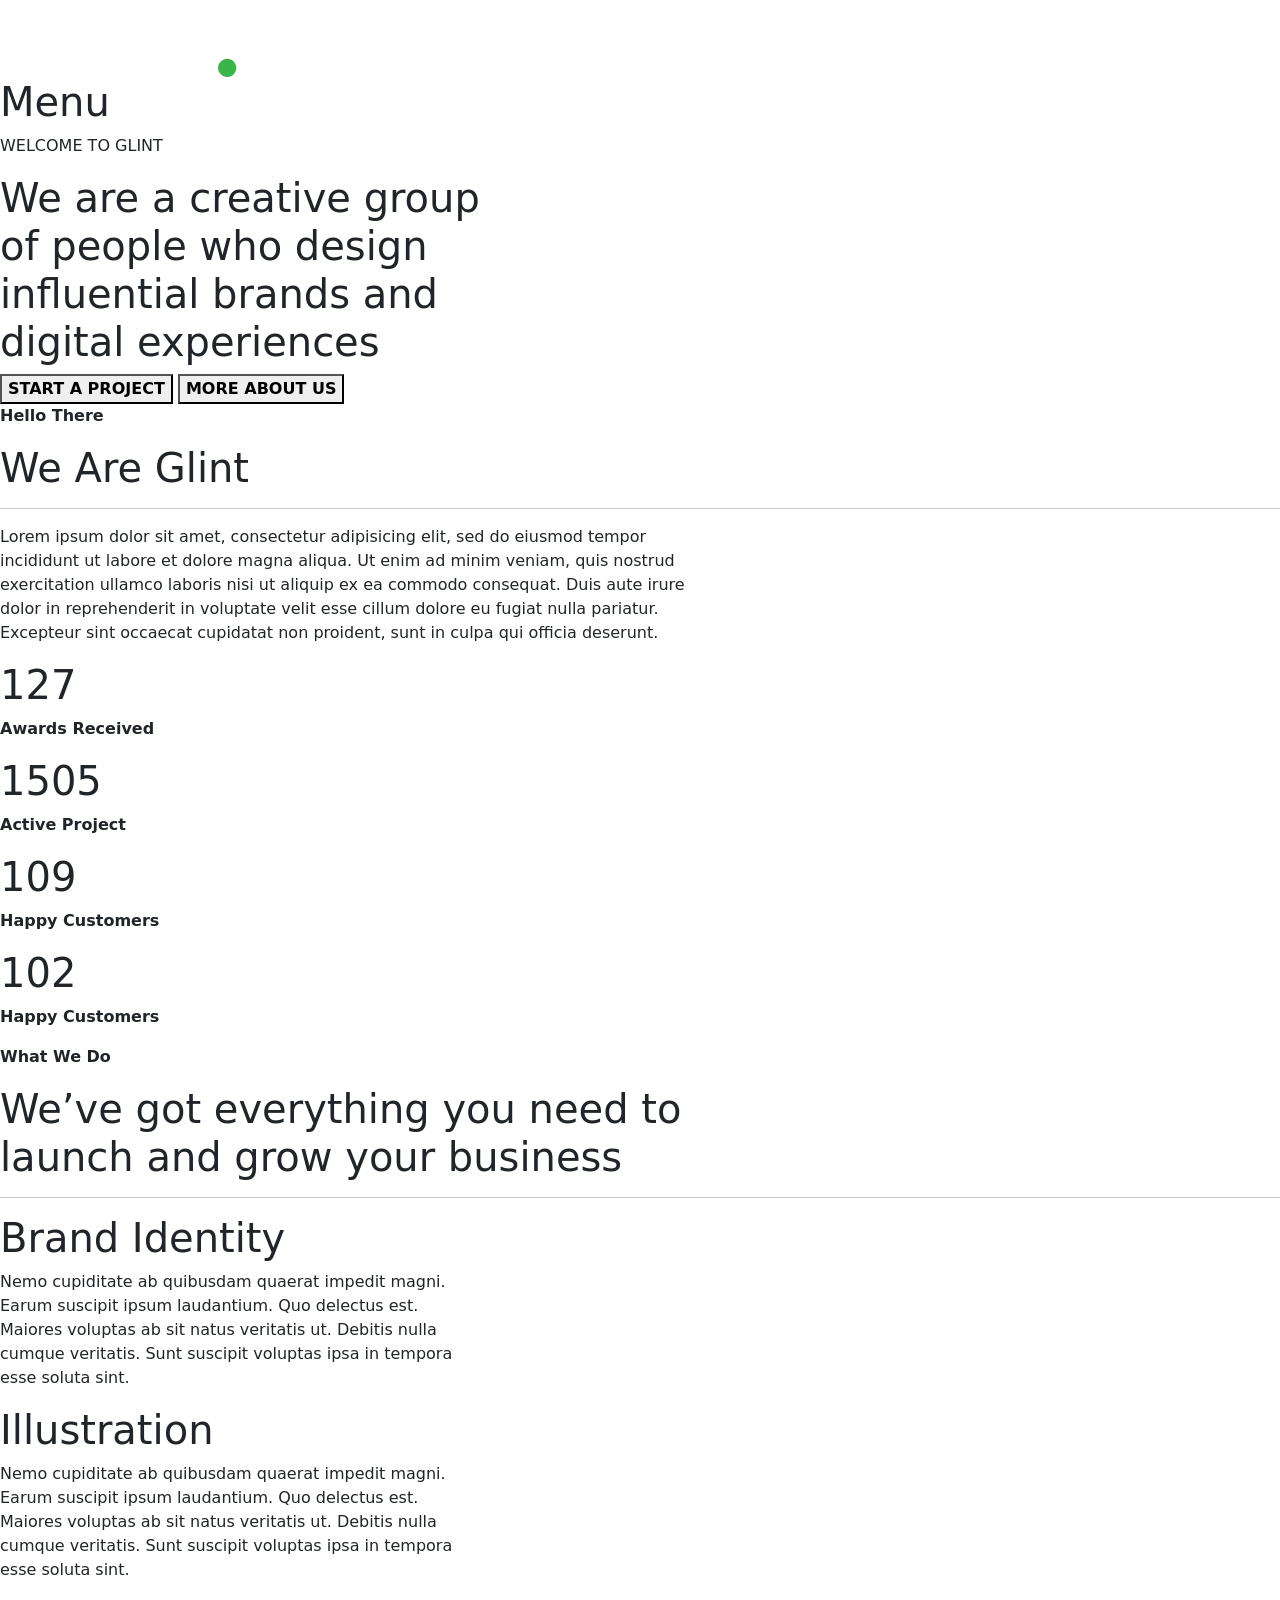
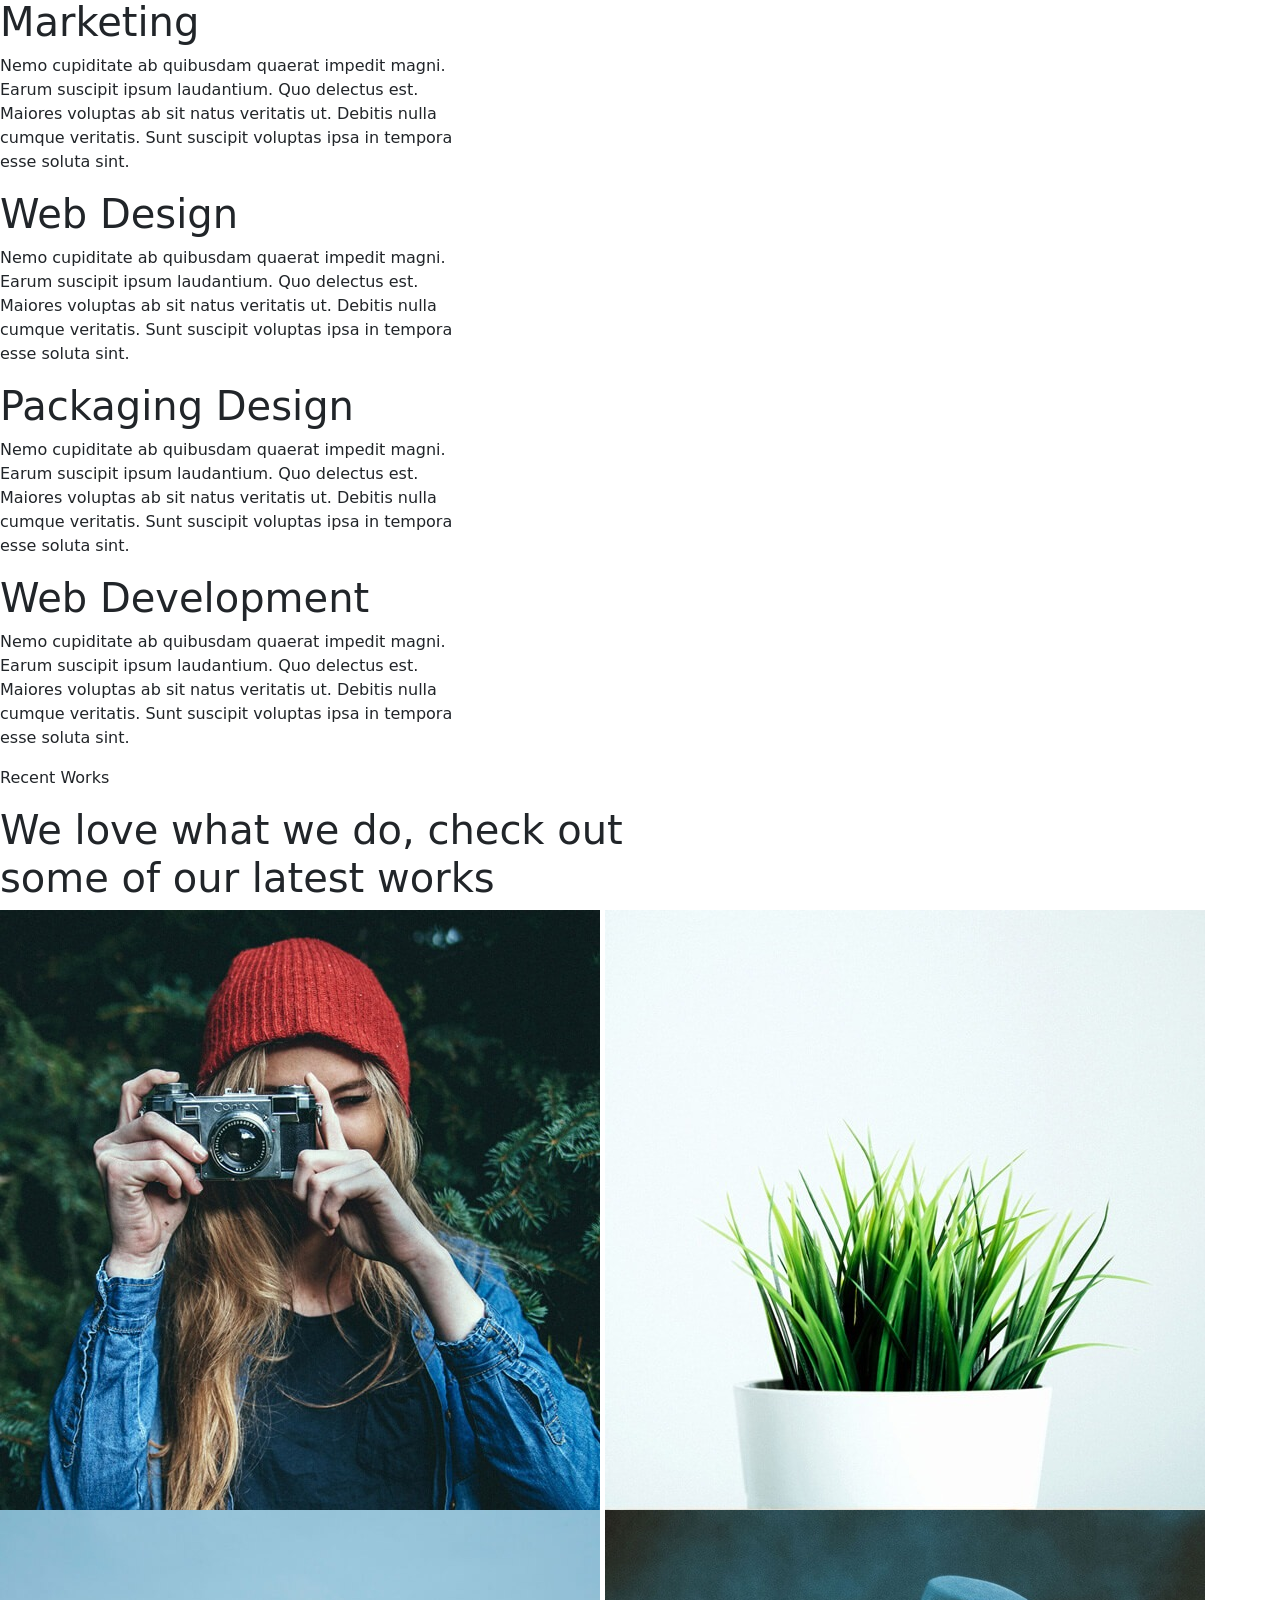
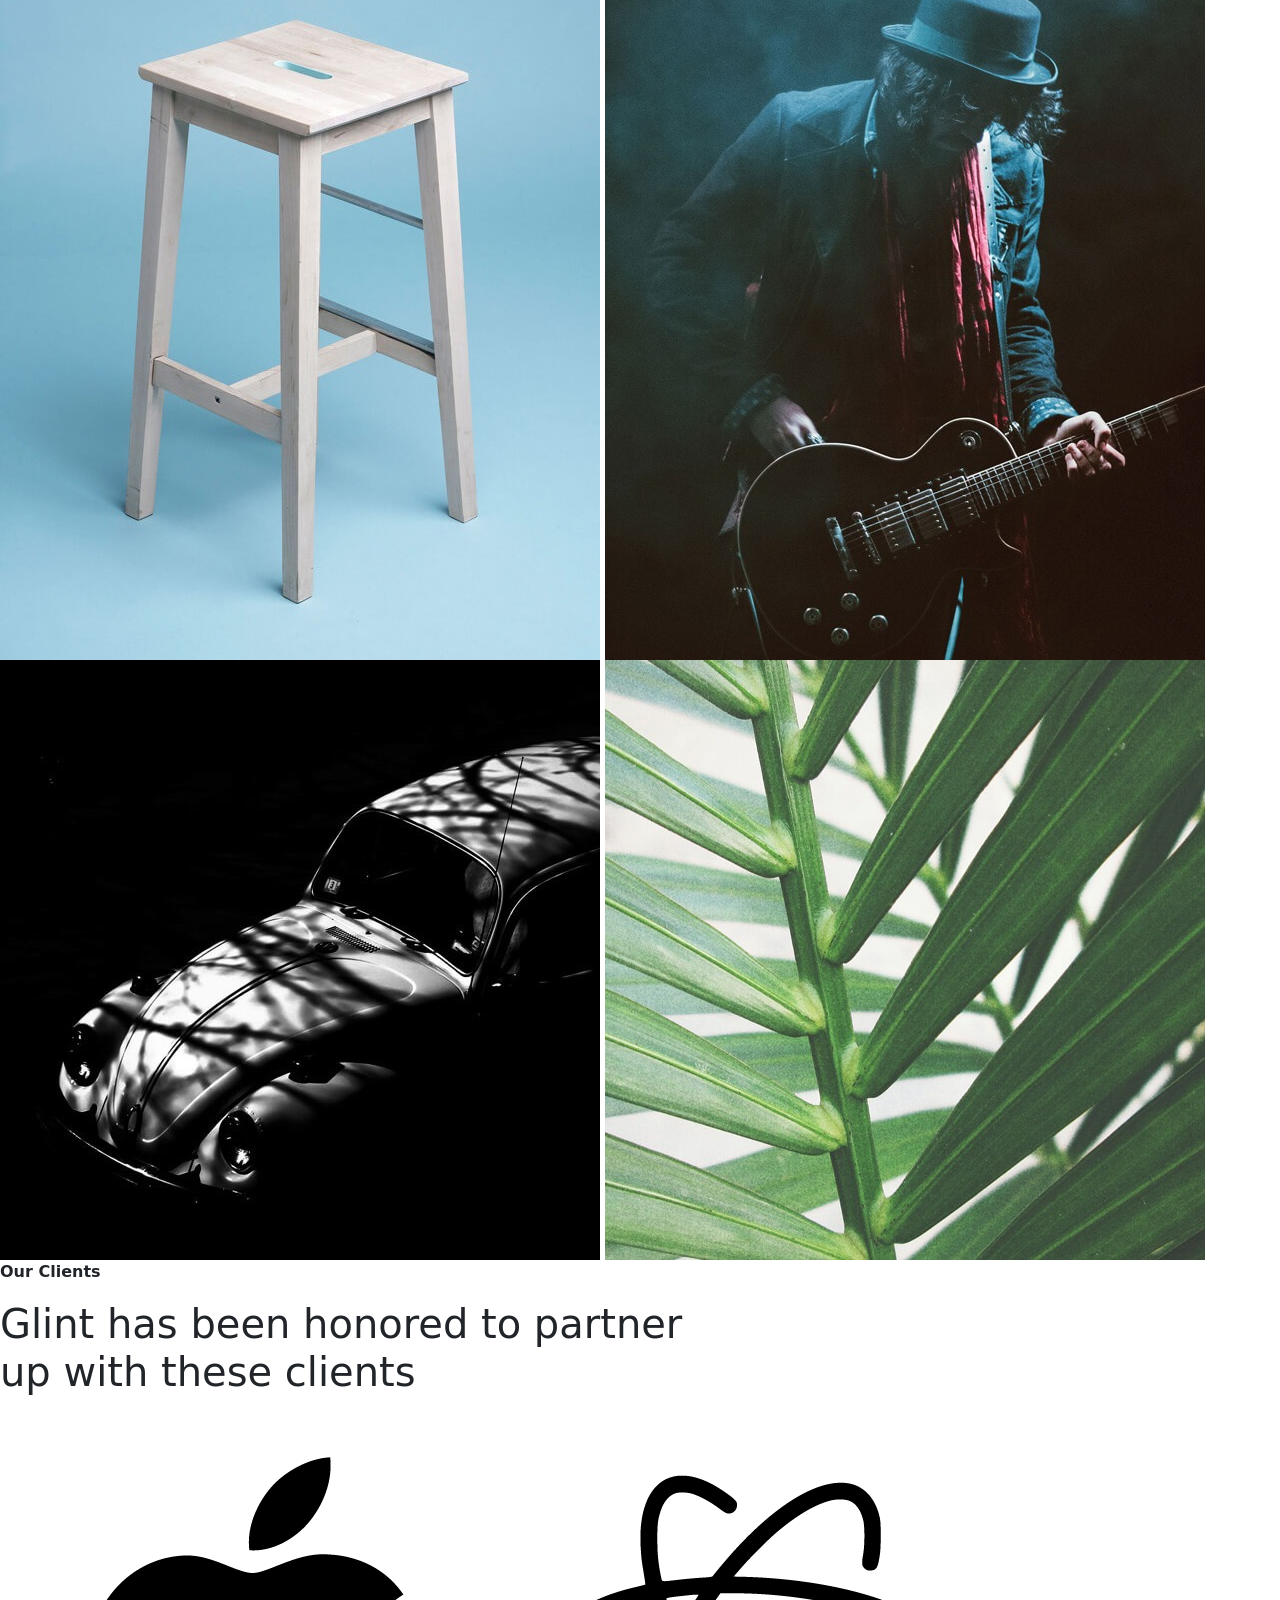
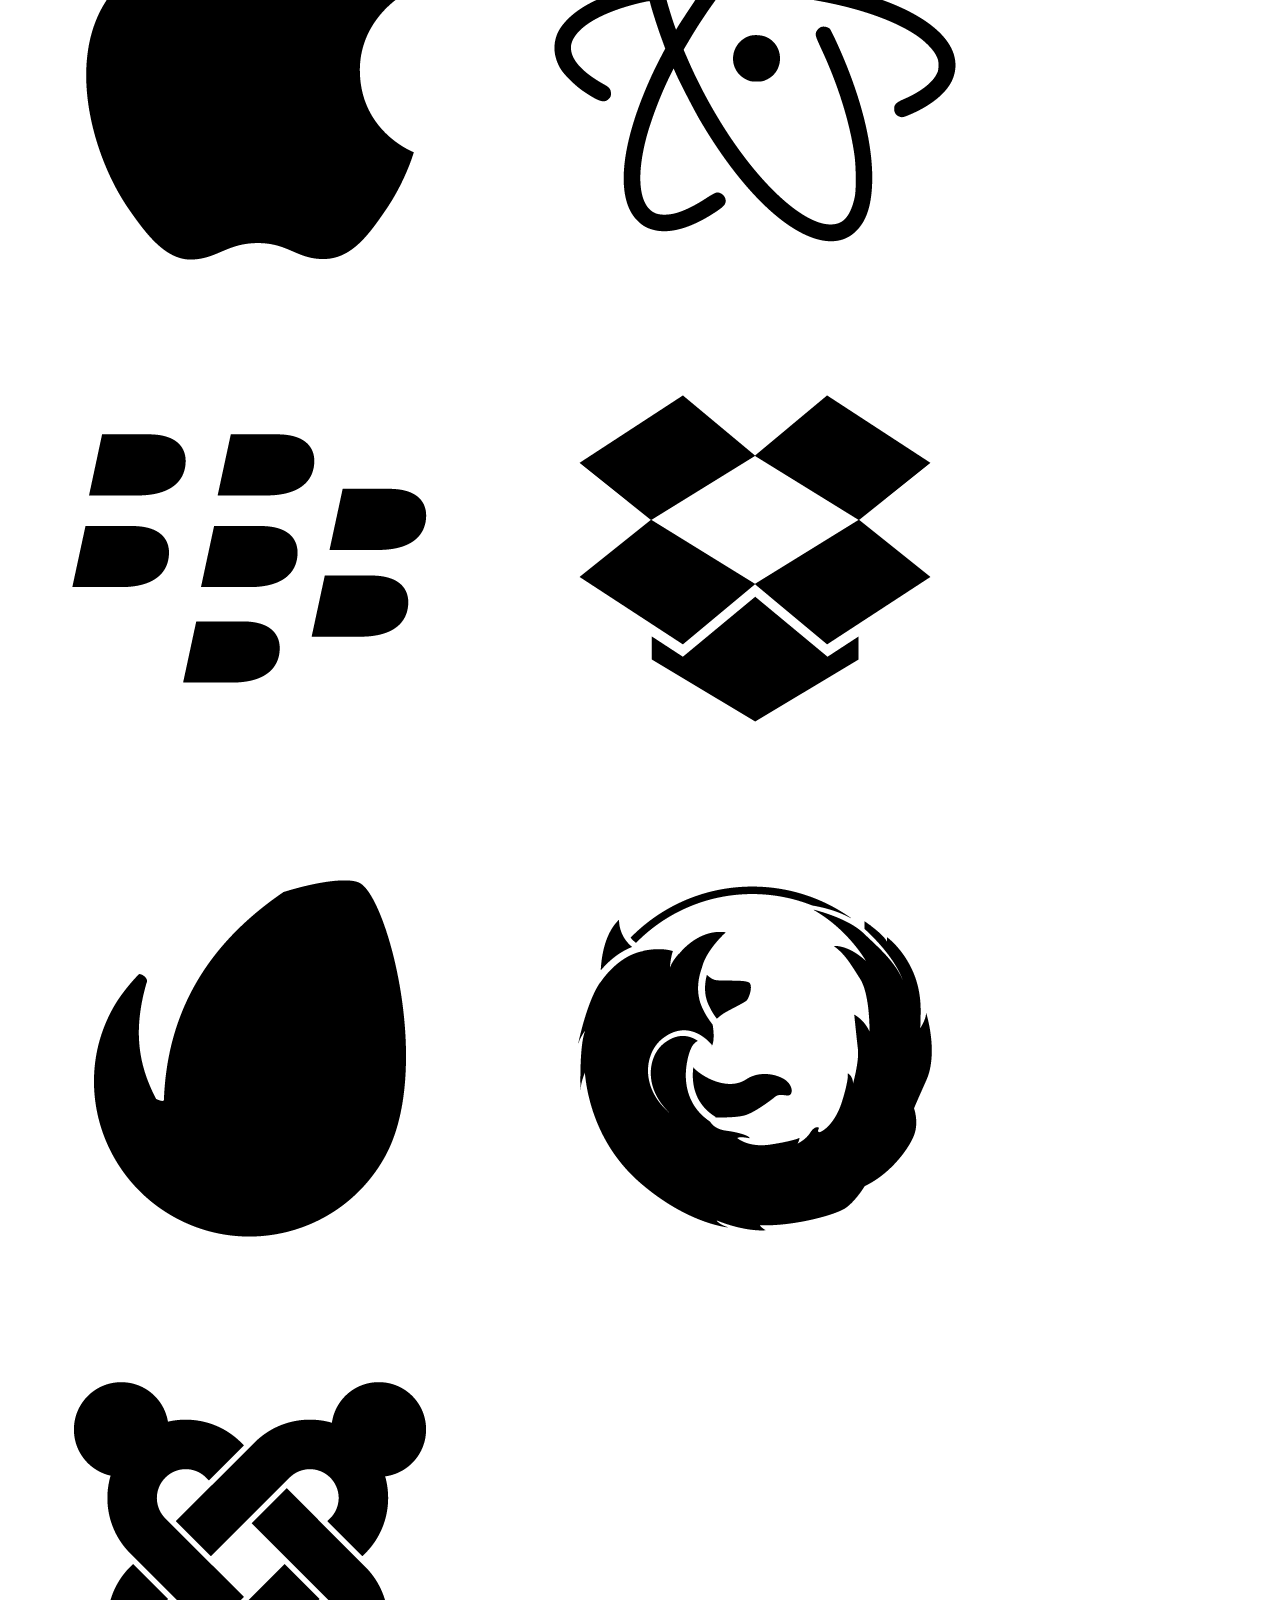
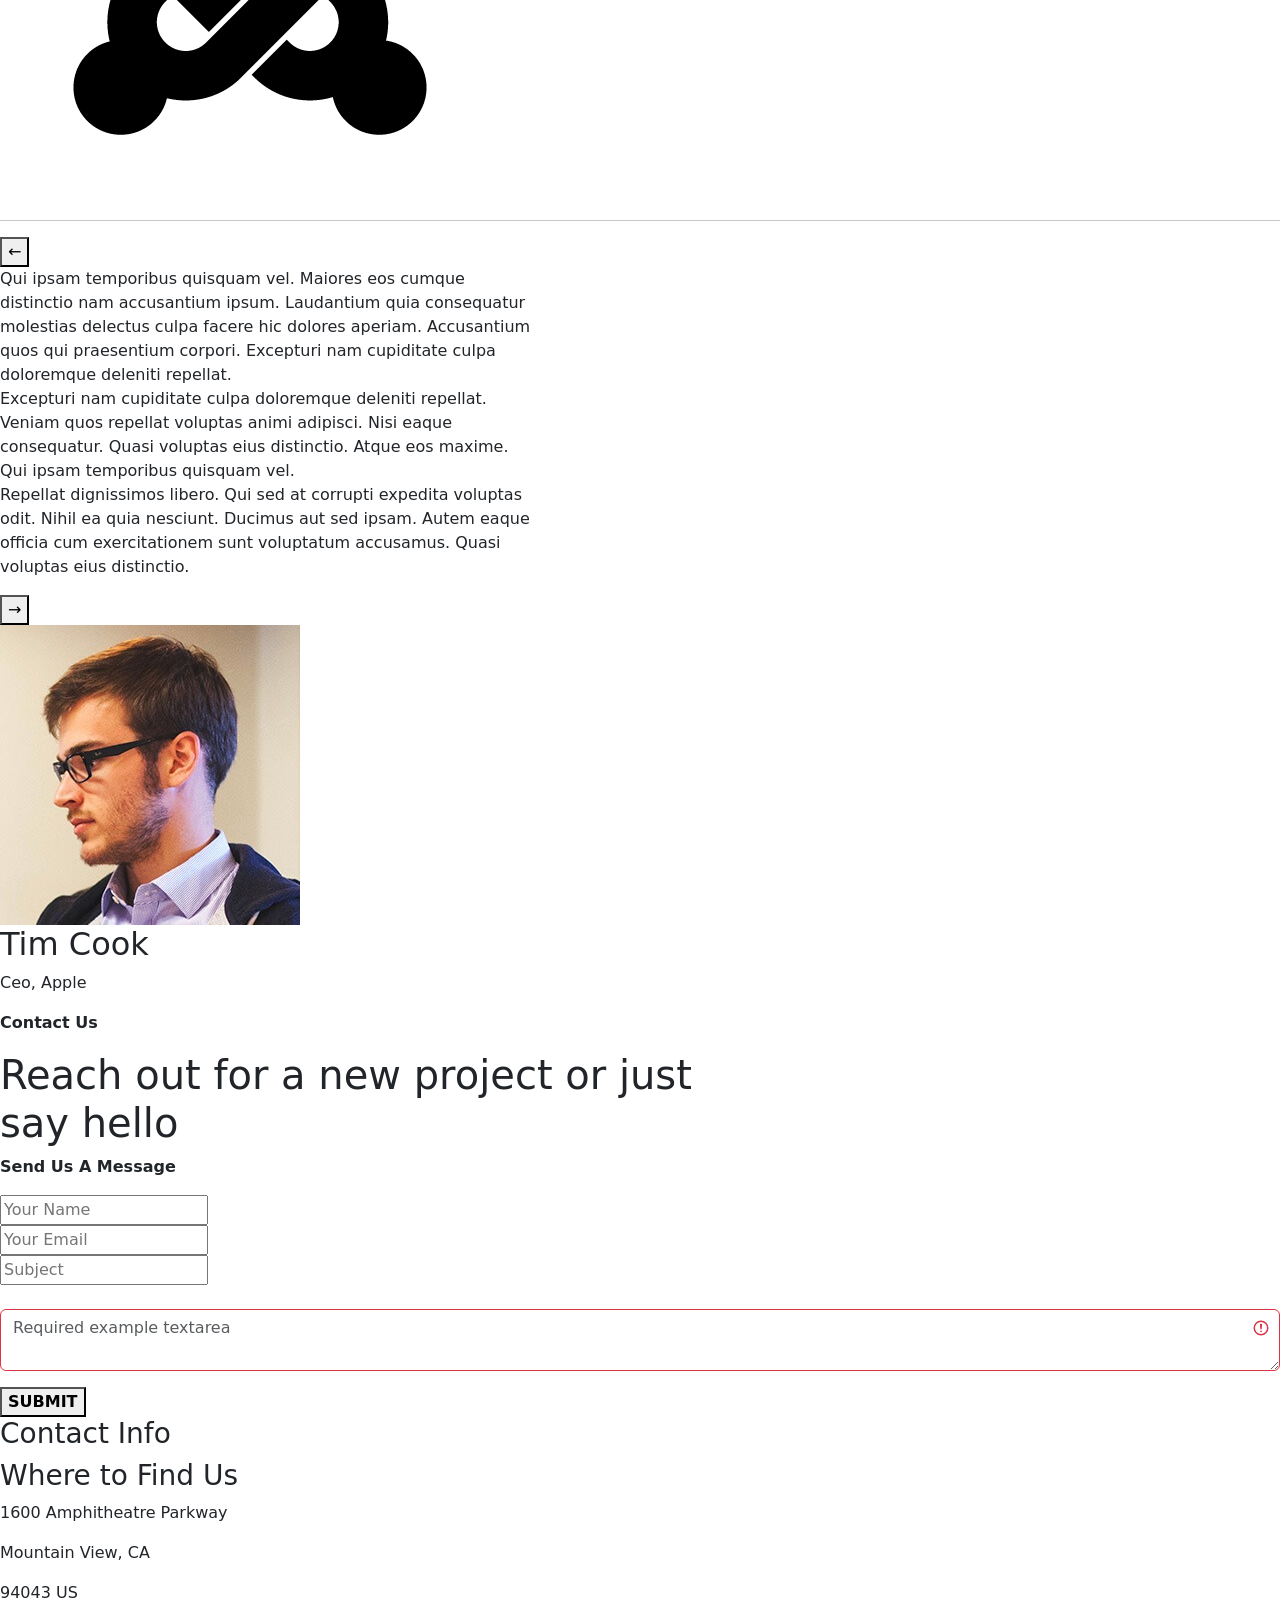
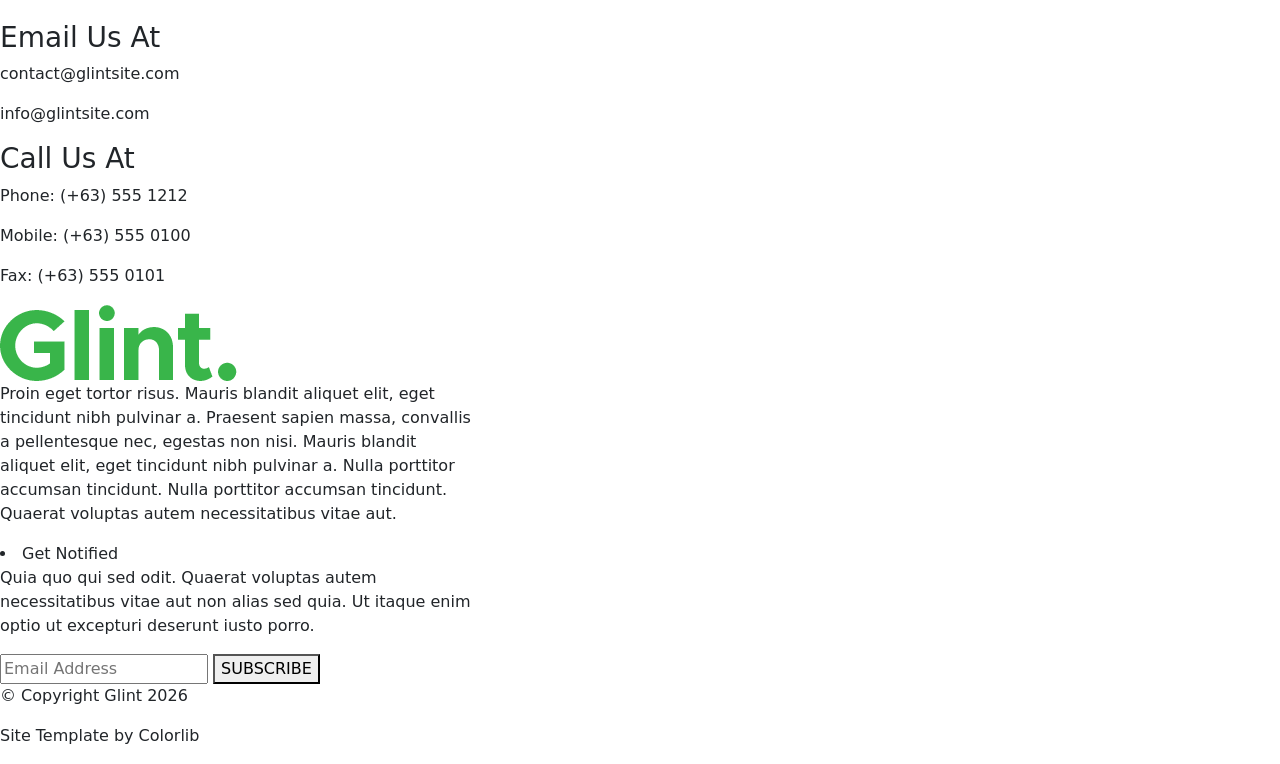
==== index .html @ e94193e4 "d" ====
<!doctype html>
<html lang="en">
  <head>
    <!-- Required meta tags -->
    <meta charset="utf-8">
    <meta name="viewport" content="width=device-width, initial-scale=1">

    <!-- Bootstrap CSS -->
    <link href="https://cdn.jsdelivr.net/npm/bootstrap@5.0.2/dist/css/bootstrap.min.css" rel="stylesheet" integrity="sha384-EVSTQN3/azprG1Anm3QDgpJLIm9Nao0Yz1ztcQTwFspd3yD65VohhpuuCOmLASjC" crossorigin="anonymous">

      <link rel="stylesheet" href="styl (1).css">
    <link href="https://unpkg.com/aos@2.3.1/dist/aos.css" rel="stylesheet">
</head> 
<body>
    <main>
    <nav>
        <img src="imgi_1_logo (1).png" alt="">
        <h1>Menu</h1>
    </nav>
    <div data-aos="fade-up"  class="hero">
        <p>WELCOME TO GLINT</p>
        <h1>We are a creative group <br> of people who design <br> influential brands and <br> digital experiences</h1>
        <div class="but">
            <button><b>START A PROJECT</b></button>
            <button><b>MORE ABOUT US</b></button>
        </div>
    </div>
    </main>
    <div class="hero1">
     <div data-aos="fade-up" class="text">
        <p><b>Hello There</b></p>
        <h1>We Are Glint</h1>
     </div>
     <hr>
     <div data-aos="fade-up" class="l">
        <p>Lorem ipsum dolor sit amet, consectetur adipisicing elit, sed do eiusmod tempor <br>  incididunt ut labore et dolore magna aliqua. Ut enim ad minim veniam, quis nostrud <br> exercitation ullamco laboris nisi ut aliquip ex ea commodo consequat. Duis aute irure <br> dolor in reprehenderit in voluptate velit esse cillum dolore eu fugiat nulla pariatur. <br>  Excepteur sint occaecat cupidatat non proident, sunt in culpa qui officia deserunt.</p>
     </div>
     <div class="k">
        <div data-aos="fade-up" class="a">
            <h1>127</h1>
            <p><b>Awards Received</b></p>
        </div>
        <div data-aos="fade-up" class="a">
            <h1>1505</h1>
            <p><b>Active Project</b></p>
        </div>
        <div data-aos="fade-up" class="a">
            <h1>109</h1>
            <p><b>Happy Customers</b></p>
        </div>
        <div data-aos="fade-up" class="a1">
            <h1>102</h1>
            <p><b>Happy Customers</b></p>
        </div>
        </div>
    </div>
     <div class="hero2">
        <div  data-aos="fade-up" class="text2">
            <p><b>What We Do</b></p>
            <h1>We’ve got everything you need to <br> launch and grow your business</h1>
        </div>
        <hr>
        <div class="flex">
            <div data-aos="fade-up" class="block">
            <h1>Brand Identity</h1>
            <p>Nemo cupiditate ab quibusdam quaerat impedit magni. <br> Earum suscipit ipsum laudantium. Quo delectus est. <br> Maiores voluptas ab sit natus veritatis ut. Debitis nulla <br> cumque veritatis. Sunt suscipit voluptas ipsa in tempora <br> esse soluta sint.</p>
            </div>
            <div data-aos="fade-up" class="block">
            <h1>Illustration</h1>
            <p>Nemo cupiditate ab quibusdam quaerat impedit magni. <br> Earum suscipit ipsum laudantium. Quo delectus est. <br> Maiores voluptas ab sit natus veritatis ut. Debitis nulla <br> cumque veritatis. Sunt suscipit voluptas ipsa in tempora <br> esse soluta sint.</p>
            </div>
        </div>
        <div class="flex1">
            <div data-aos="fade-up" class="block1">
            <h1>Marketing</h1>
            <p>Nemo cupiditate ab quibusdam quaerat impedit magni. <br> Earum suscipit ipsum laudantium. Quo delectus est. <br> Maiores voluptas ab sit natus veritatis ut. Debitis nulla <br> cumque veritatis. Sunt suscipit voluptas ipsa in tempora <br> esse soluta sint.</p>
            </div>
            <div data-aos="fade-up" class="block1">
            <h1>Web Design</h1>
            <p>Nemo cupiditate ab quibusdam quaerat impedit magni. <br> Earum suscipit ipsum laudantium. Quo delectus est. <br> Maiores voluptas ab sit natus veritatis ut. Debitis nulla <br> cumque veritatis. Sunt suscipit voluptas ipsa in tempora <br> esse soluta sint.</p>
            </div>
        </div>
        <div class="flex2">
            <div data-aos="fade-up" class="block2">
            <h1>Packaging Design</h1>
            <p>Nemo cupiditate ab quibusdam quaerat impedit magni. <br> Earum suscipit ipsum laudantium. Quo delectus est. <br> Maiores voluptas ab sit natus veritatis ut. Debitis nulla <br> cumque veritatis. Sunt suscipit voluptas ipsa in tempora <br> esse soluta sint.</p>
            </div>
            <div data-aos="fade-up" class="block2">
            <h1>Web Development</h1>
            <p>Nemo cupiditate ab quibusdam quaerat impedit magni. <br> Earum suscipit ipsum laudantium. Quo delectus est. <br> Maiores voluptas ab sit natus veritatis ut. Debitis nulla <br> cumque veritatis. Sunt suscipit voluptas ipsa in tempora <br> esse soluta sint.</p>
            </div>
        </div>
     </div>
      <div class="hero3">
        <div data-aos="fade-up"class="text3">
            <p>Recent Works</p>
            <h1>We love what we do, check out <br> some of our latest works</h1>
        </div>

        <div class="img">
            <img data-aos="fade-up" src="imgi_2_lady-shutterbug.jpg" alt="">
            <img data-aos="fade-up" src="imgi_5_grow-green.jpg" alt="">
        </div>
        <div class="img1">
            <img data-aos="fade-up" src="imgi_3_woodcraft.jpg" alt="">
            <img data-aos="fade-up" src="imgi_6_guitarist.jpg" alt="">
        </div>
        <div class="img2">
            <img data-aos="fade-up" src="imgi_4_the-beetle.jpg" alt="">
            <img data-aos="fade-up" src="imgi_7_palmeira.jpg" alt="">
        </div>
      </div>
      
      <div class="hero4">
        <div data-aos="fade-up" class="text4">
            <p><b>Our Clients</b></p>
            <h1>Glint has been honored to partner <br> up with these clients</h1>
        </div>
        <div data-aos="fade-up" class="img3">
            <img src="imgi_8_apple.png" alt="">
            <img src="imgi_9_atom.png" alt="">
            <img src="imgi_10_blackberry.png" alt="">
            <img src="imgi_11_dropbox.png" alt="">
            <img src="imgi_12_envato.png" alt="">
            <img src="imgi_13_firefox.png" alt="">
            <img src="imgi_14_joomla.png" alt="">
        </div>
        <hr>
         <div data-aos="fade-up" class="carousel-container">
        <!-- Chapga o'tkazish tugmasi -->
        <button class="nav-btn prev-btn" id="prevBtn">&#8592;</button>

        <!-- Slaydlar (Yozuvlar) -->
        <div class="carousel-slides">
            <!-- 1-Yozuv -->
            <div class="slide active">
                Qui ipsam temporibus quisquam vel. Maiores eos cumque <br> distinctio nam accusantium ipsum. Laudantium quia consequatur <br> molestias delectus culpa facere hic dolores aperiam. Accusantium <br> quos qui praesentium corpori. Excepturi nam cupiditate culpa <br> doloremque deleniti repellat.
            </div>
            
            <!-- 2-Yozuv -->
            <div class="slide">
                Excepturi nam cupiditate culpa doloremque deleniti repellat. <br> Veniam quos repellat voluptas animi adipisci. Nisi eaque <br> consequatur. Quasi voluptas eius distinctio. Atque eos maxime. <br> Qui ipsam temporibus quisquam vel.
            </div>

            <!-- 3-Yozuv -->
            <div class="slide">
                <p>Repellat dignissimos libero. Qui sed at corrupti expedita voluptas <br> odit. Nihil ea quia nesciunt. Ducimus aut sed ipsam. Autem eaque <br> officia cum exercitationem sunt voluptatum accusamus. Quasi <br> voluptas eius distinctio.</p>
            </div>
        </div>

        <!-- O'ngga o'tkazish tugmasi -->
        <button class="nav-btn next-btn" id="nextBtn">&#8594;</button>
    </div>
    <div data-aos="fade-up" class="p">
       <img src="imgi_16_user-01.jpg" alt="">
       <h2>Tim Cook</h2>
       <p>Ceo, Apple</p>
       </div>
      </div>
      <div class="hero5">
        <div class="text5">
            <p><b>Contact Us</b></p>
            <h1>Reach out for a new project or just <br> say hello</h1>
        </div>
        <div class="flex1">
        <div class="left">
            <div class="l1">
                <p><b>Send Us A Message</b></p>
            </div>
            <div class="in1">
            <input type="text" placeholder="Your Name">
            </div>
            <div class="in1">
            <input type="email" placeholder="Your Email">
            </div>
            <div class="in1">
            <input type="text" placeholder="Subject">
            </div>
            <div class="in2">
                <form class="was-validated">
  <div class="mb-3">
    <label for="validationTextarea" class="form-label"></label>
    <textarea class="form-control is-invalid" id="validationTextarea" placeholder="Required example textarea" required></textarea>
    <div class="invalid-feedback">
    </div>
  </div>
            </div>
            <button><b>SUBMIT</b></button>
        </div>
  
      <div class="right">
        <h3>Contact Info</h3>
        <div class="blocks">
        <h3>Where to Find Us</h3>
        <div class="p1">
        <p>1600 Amphitheatre Parkway</p>
        <p>Mountain View, CA</p>
        <p>94043 US</p> 
        </div>
        </div>
        <div class="blocks1">
        <h3>Email Us At</h3>
        <div class="p1">
        <p>contact@glintsite.com</p>
        <p>info@glintsite.com</p>
        </div>
        </div>
        <div class="blocks1">
        <h3>Call Us At</h3>
        <div class="p1">
        <p>Phone: (+63) 555 1212</p>
        <p>Mobile: (+63) 555 0100</p>
        <p>Fax: (+63) 555 0101</p>
        </div>
        </div>

      </div>
      </div>
    </div>

     <div class="hero6">
        <div class="left1">
            <img src="imgi_36_logo-footer (1).png" alt="">
            <p>Proin eget tortor risus. Mauris blandit aliquet elit, eget <br> tincidunt nibh pulvinar a. Praesent sapien massa, convallis <br> a pellentesque nec, egestas non nisi. Mauris blandit <br> aliquet elit, eget tincidunt nibh pulvinar a. Nulla porttitor <br> accumsan tincidunt. Nulla porttitor accumsan tincidunt. <br> Quaerat voluptas autem necessitatibus vitae aut.</p>
        </div>
        <div class="right1">
            <li>Get Notified</li>
            <p>Quia quo qui sed odit. Quaerat voluptas autem <br> necessitatibus vitae aut non alias sed quia. Ut itaque enim <br> optio ut excepturi deserunt iusto porro.</p>
            <div class="ii">
            <input type="email" placeholder="Email Address">
            <button>SUBSCRIBE</button>
            </div>
        </div>
        <div class="end">
            <div class="tt1">
            <div class="tt">
            <div class="t1">
                <p>© Copyright Glint 2026</p>
            </div>
            <div class="t1">
                <p> Site Template by Colorlib</p>
            </div>
            </div>
            </div>
        </div>
     </div>
    



 <script>
        const slides = document.querySelectorAll('.slide');
        const prevBtn = document.getElementById('prevBtn');
        const nextBtn = document.getElementById('nextBtn');
        let currentIndex = 0;

        function showSlide(index) {
            // Slaydlar chegarasidan chiqib ketmaslik uchun
            if (index >= slides.length) {
                currentIndex = 0;
            } else if (index < 0) {
                currentIndex = slides.length - 1;
            } else {
                currentIndex = index;
            }

            // Hamma slaydlardan active klassini olib tashlash
            slides.forEach((slide) => {
                slide.classList.remove('active');
            });

            // Faqat joriy slaydga active klassini qo'shish
            slides[currentIndex].classList.add('active');
        }

        // Tugmalarga bosilgandagi funksiyalar
        nextBtn.addEventListener('click', () => {
            showSlide(currentIndex + 1);
        });

        prevBtn.addEventListener('click', () => {
            showSlide(currentIndex - 1);
        });
    </script>
    <script src="https://unpkg.com/aos@2.3.1/dist/aos.js"></script>
    <script>
  AOS.init();
</script>
</body>
</html>
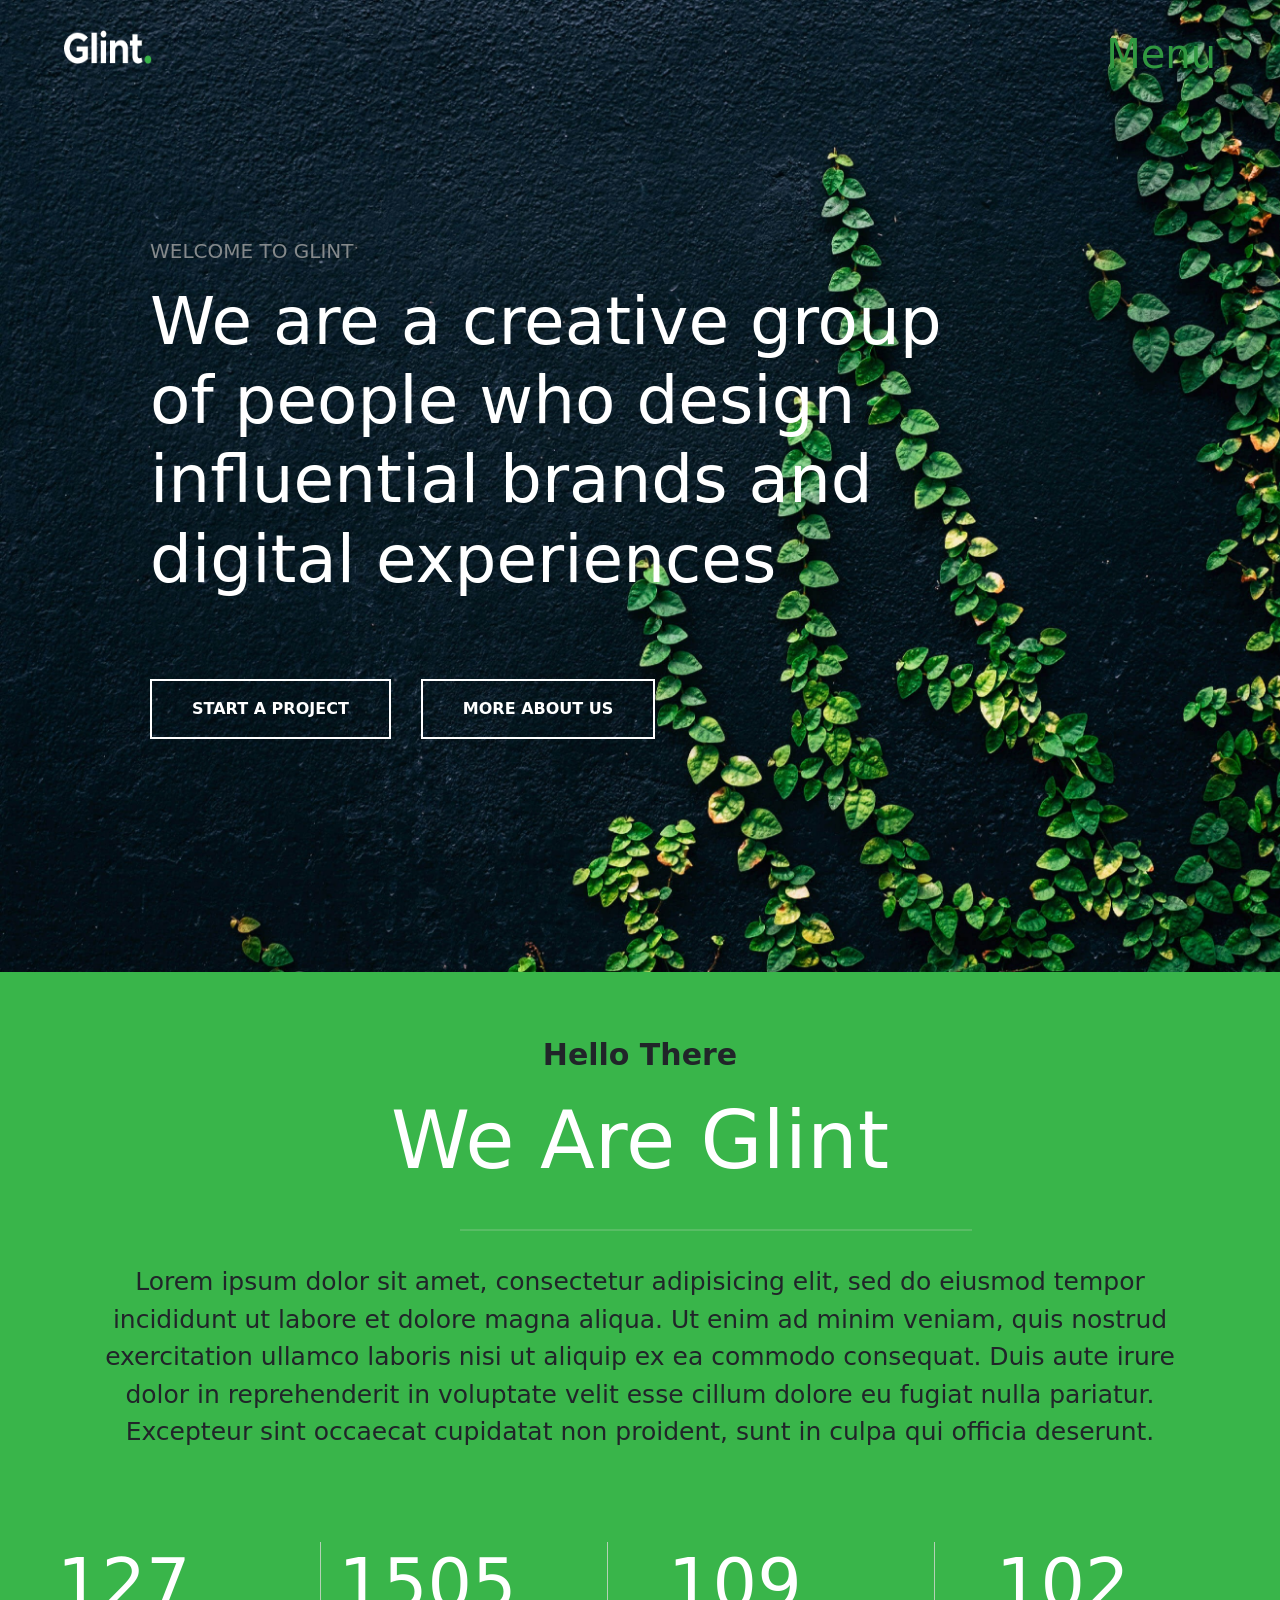
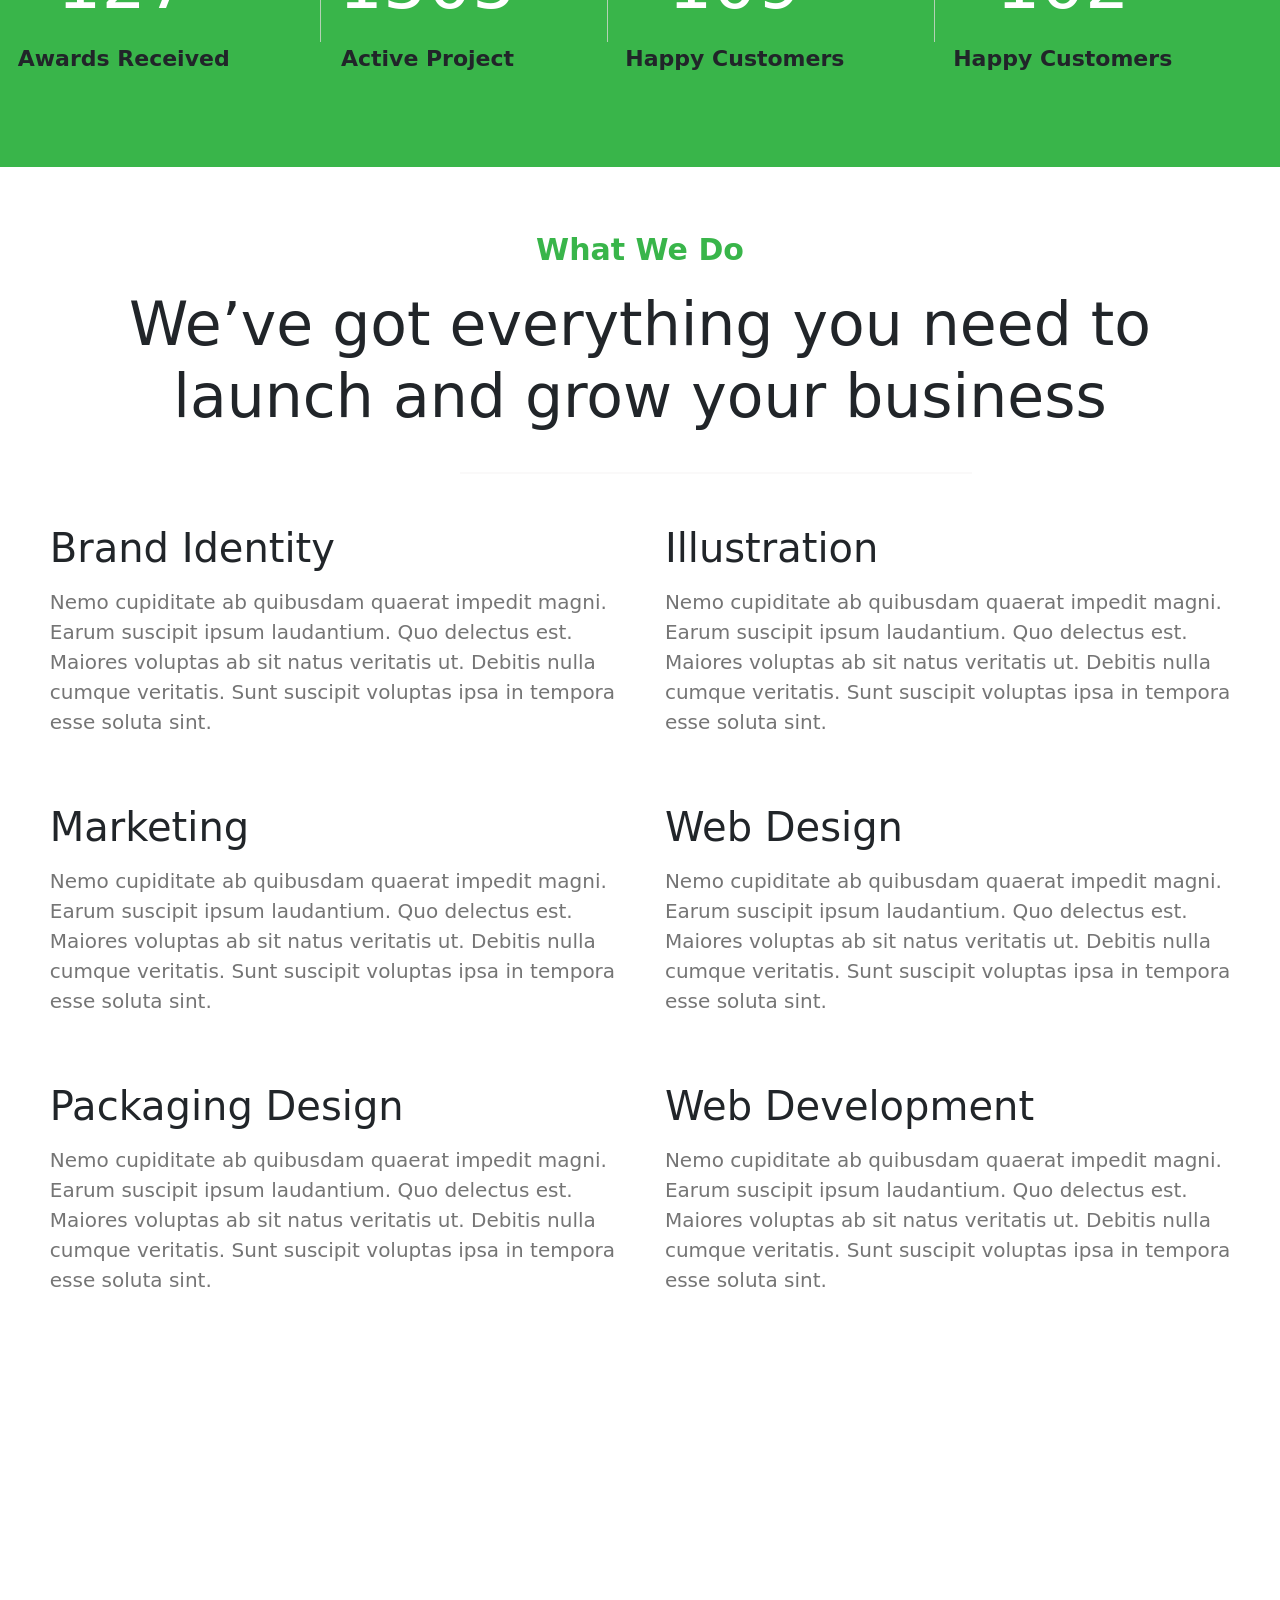
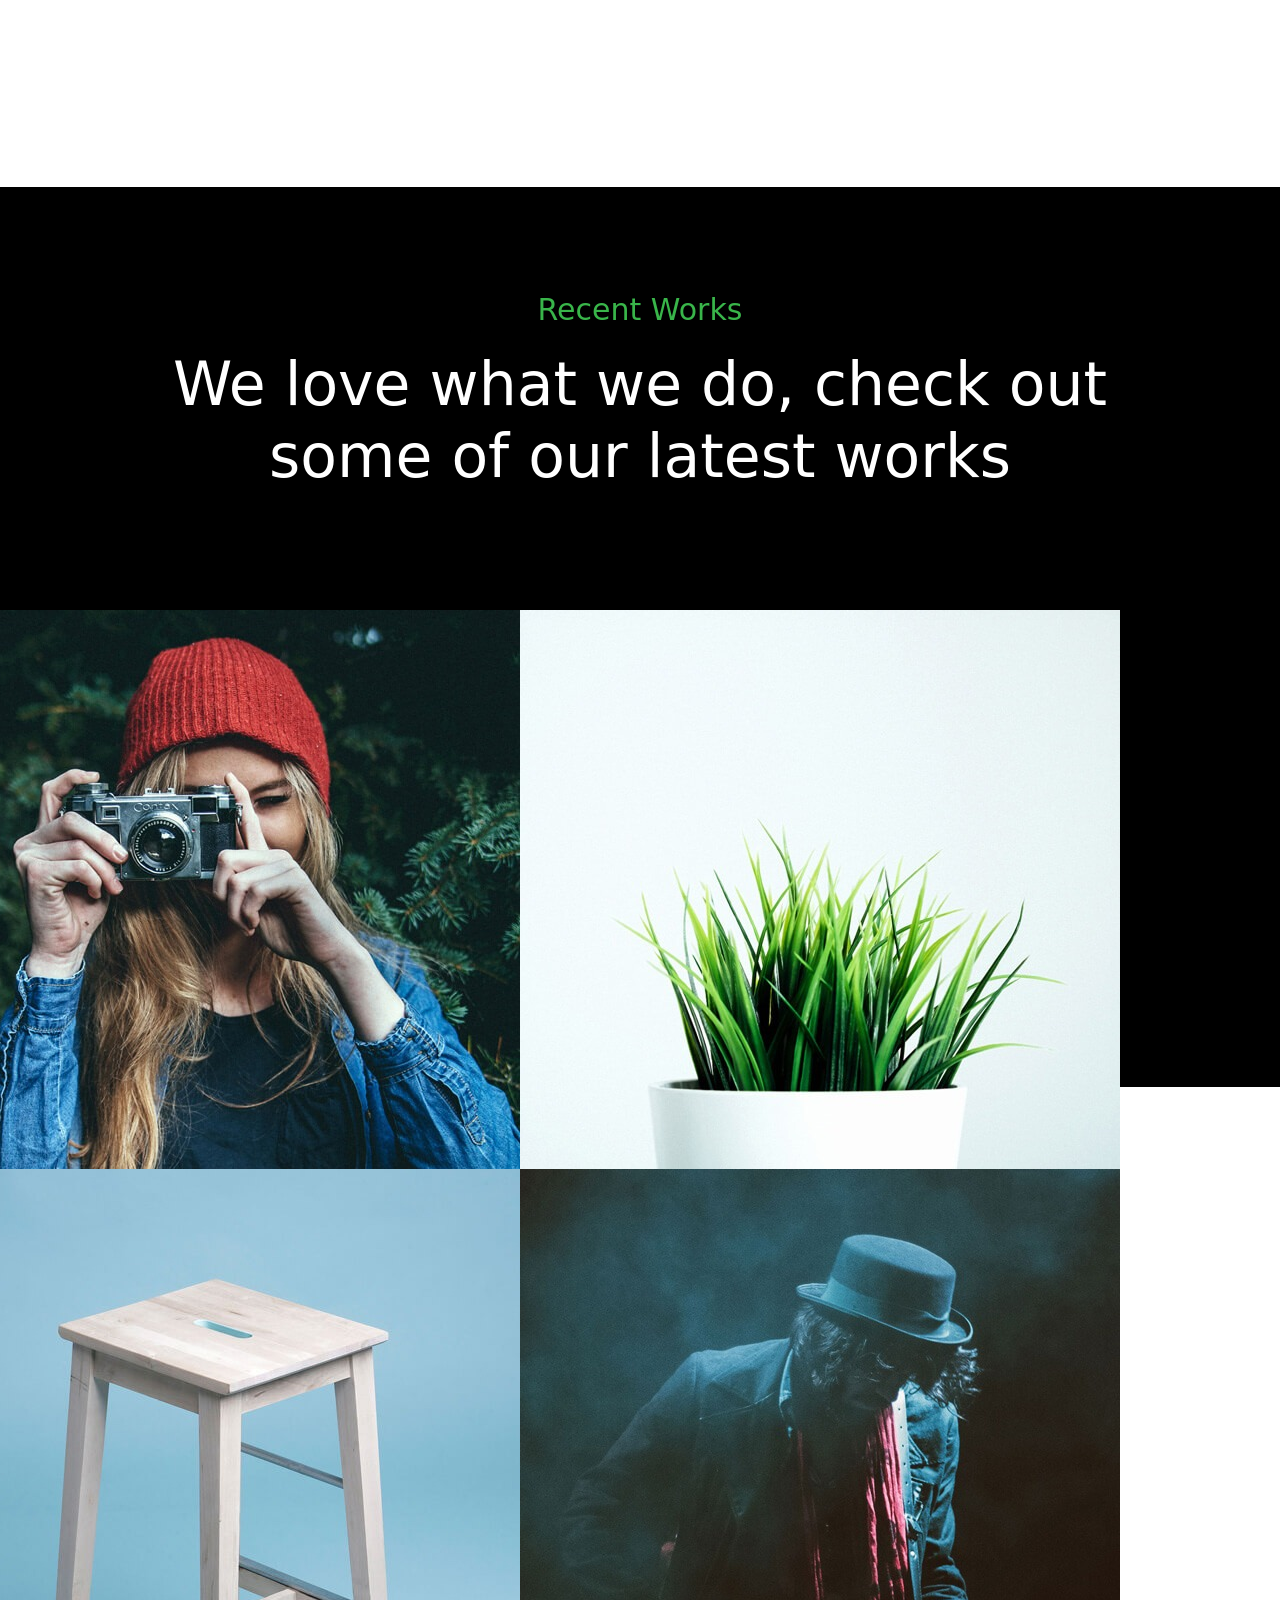
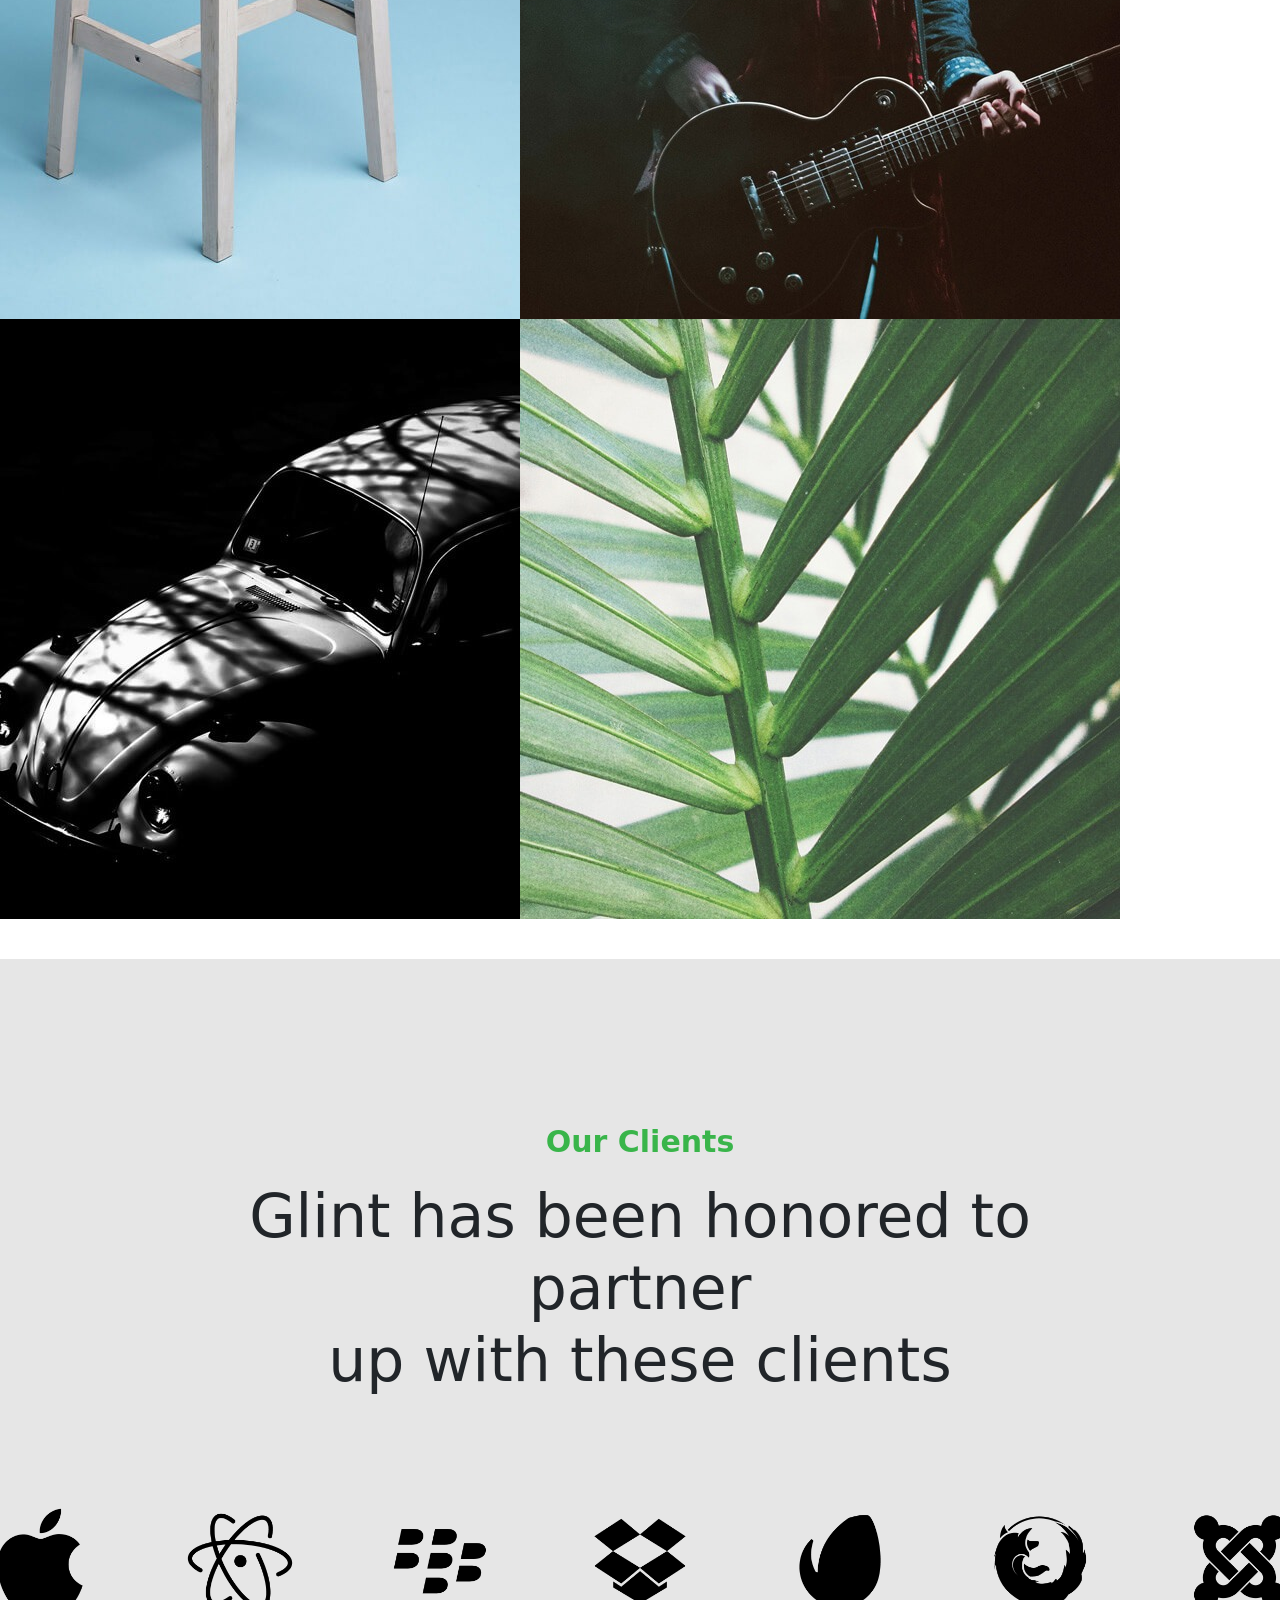
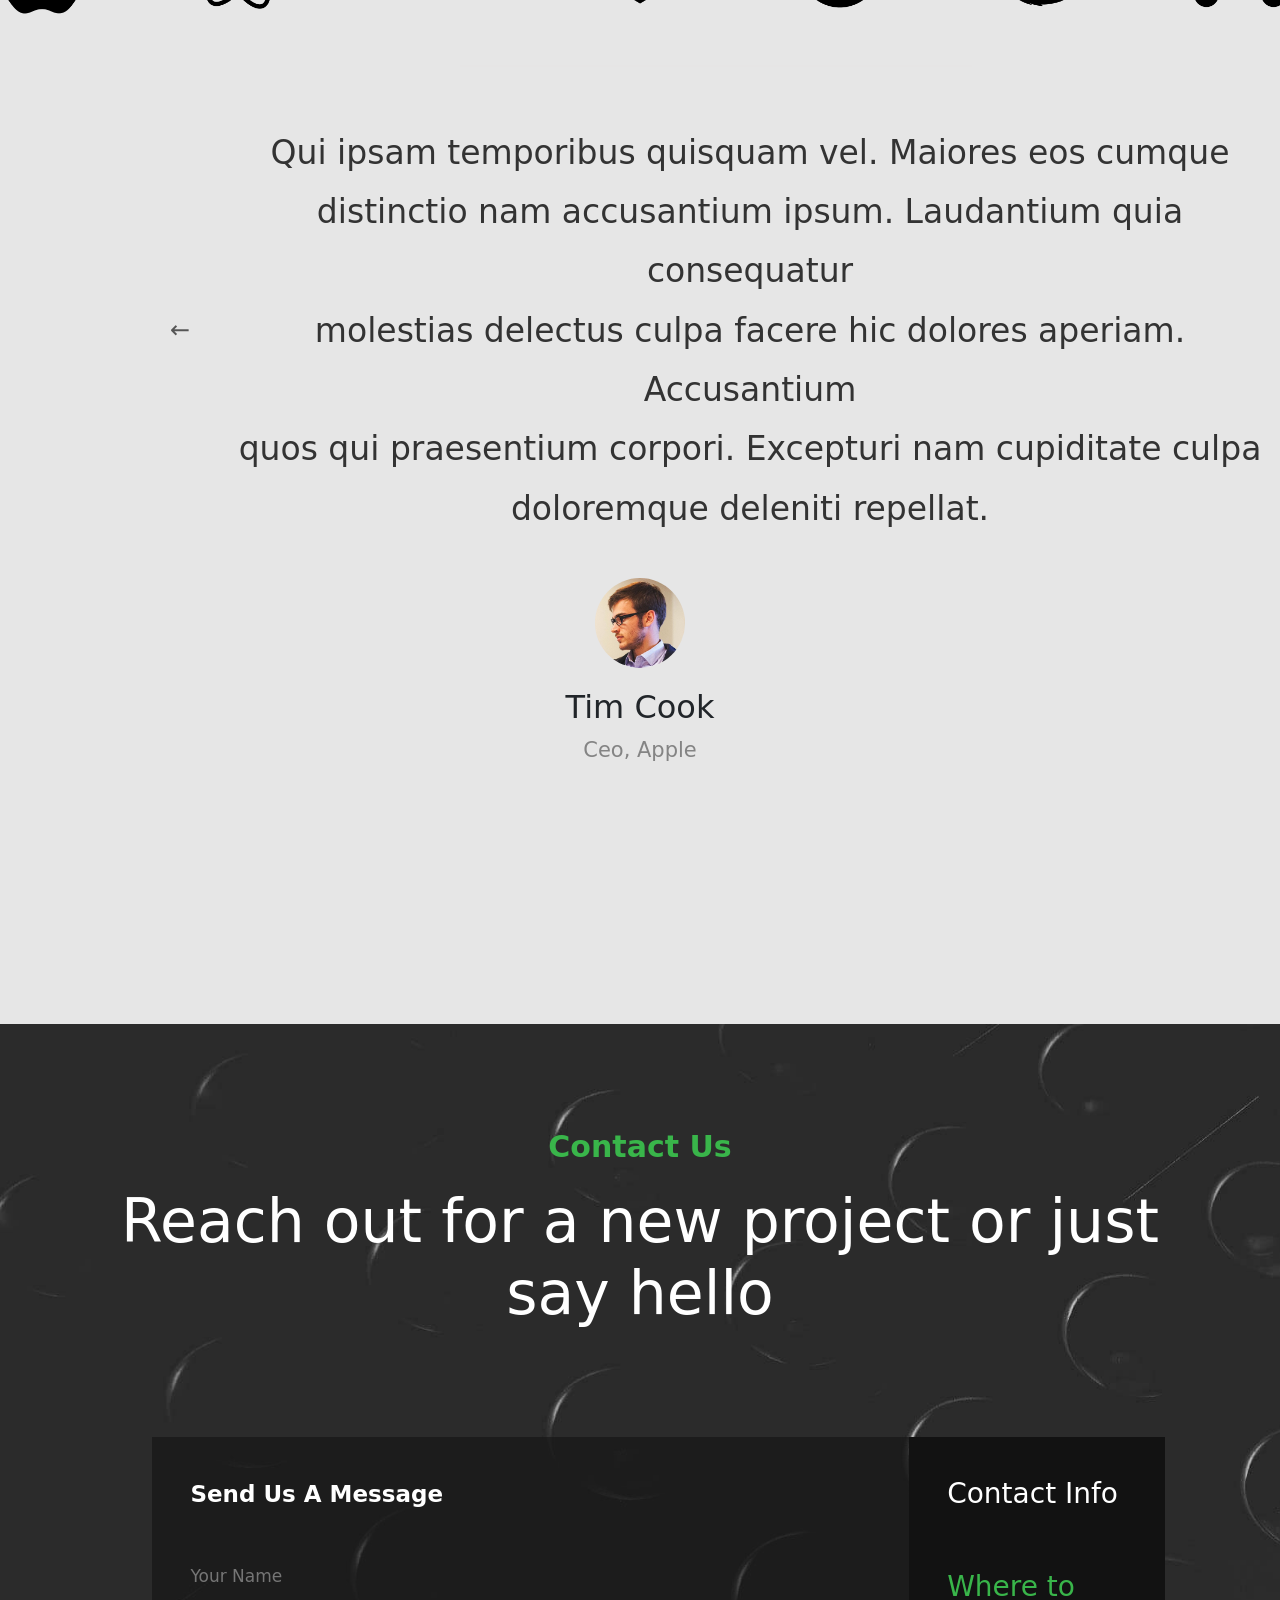
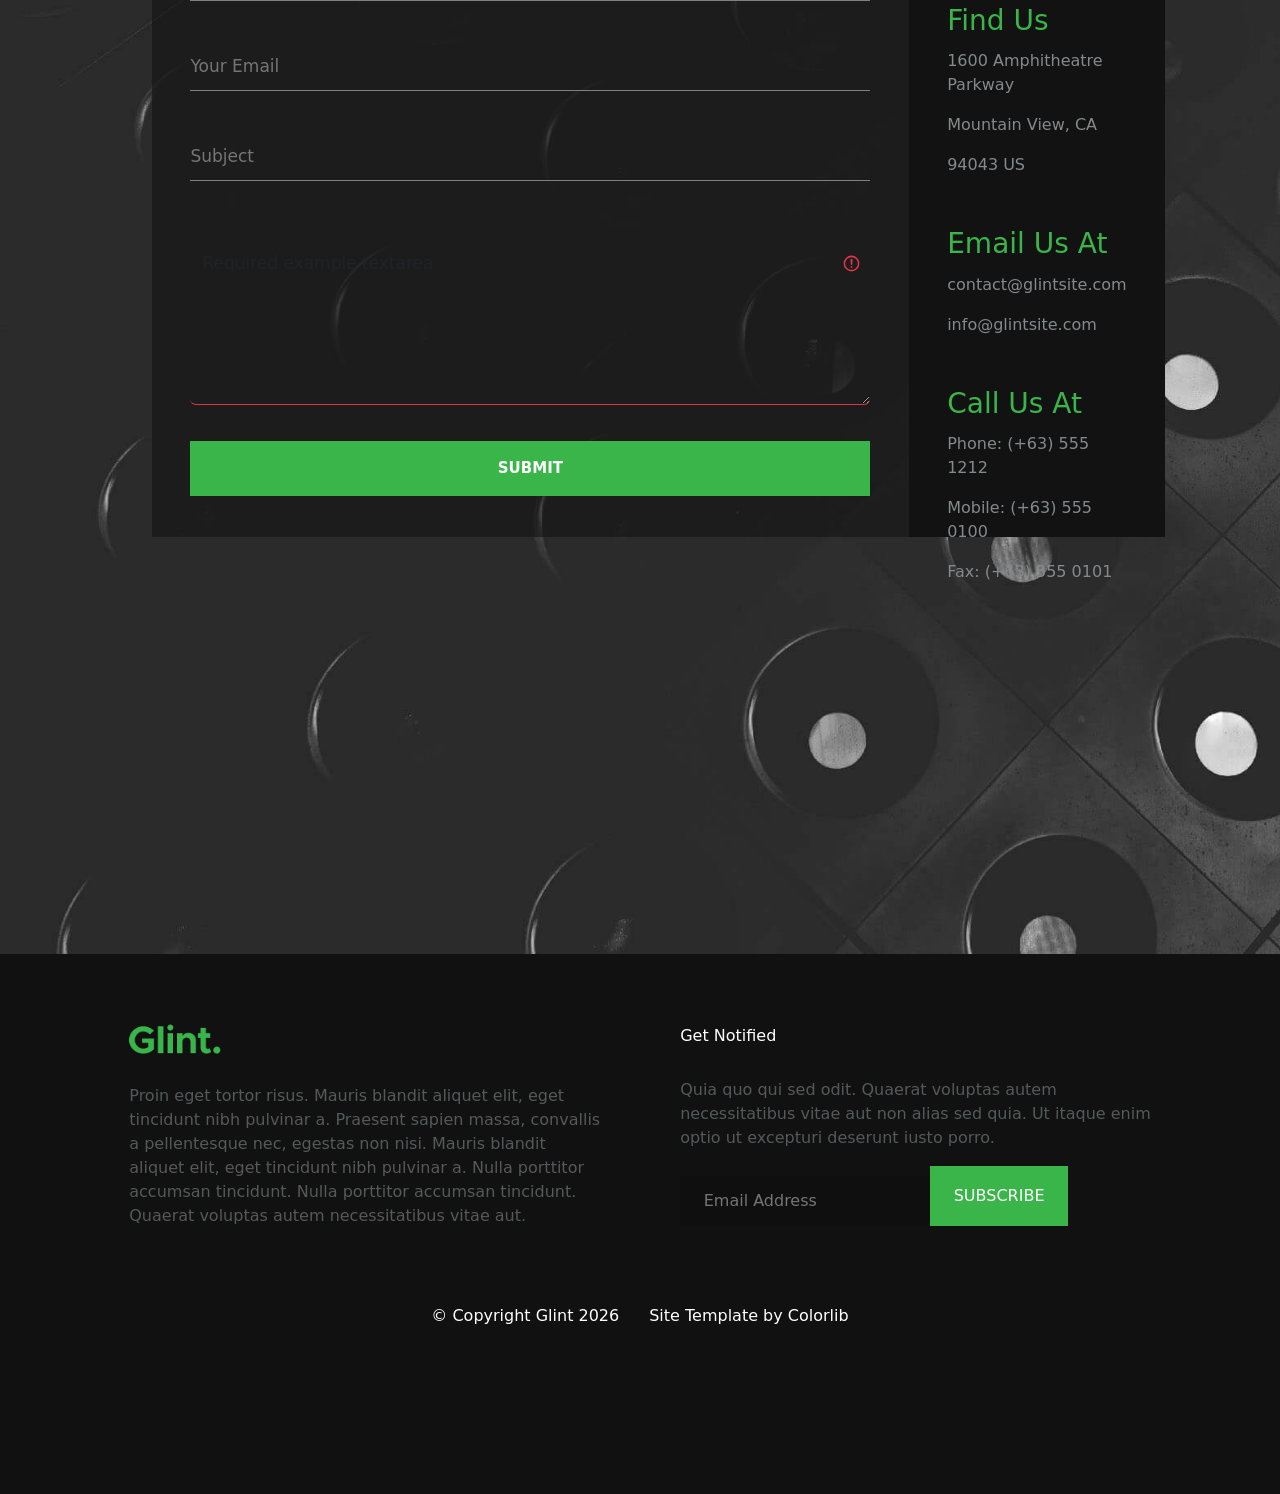
==== commit 73ec4c8e: "d" ====
--- a/index .html
+++ b/index .html
@@ -8,7 +8,7 @@
     <!-- Bootstrap CSS -->
     <link href="https://cdn.jsdelivr.net/npm/bootstrap@5.0.2/dist/css/bootstrap.min.css" rel="stylesheet" integrity="sha384-EVSTQN3/azprG1Anm3QDgpJLIm9Nao0Yz1ztcQTwFspd3yD65VohhpuuCOmLASjC" crossorigin="anonymous">
 
-      <link rel="stylesheet" href="styl (1).css">
+      <link rel="stylesheet" href="styl .css">
     <link href="https://unpkg.com/aos@2.3.1/dist/aos.css" rel="stylesheet">
 </head> 
 <body>
--- a/styl .css
+++ b/styl .css
@@ -0,0 +1,724 @@
+*{
+    margin: 0;
+    padding: 0;
+    box-sizing: border-box;
+    text-decoration: none;
+    list-style: none;
+}
+main{
+    background-image: url(imgi_31_hero-bg.jpg);
+    width: 100%;
+    height: 108vh;
+    background-size: cover;
+}
+nav{
+    padding: 30px 5%;
+    display: flex;
+    justify-content: space-between;
+}
+nav h1{
+    color: #309840;
+}
+nav img{
+    height: 34px;
+    width: 88px;
+}
+.hero{
+    color: white;
+}
+.hero p{
+    margin-top: 120px;
+    color: #85898B;
+    margin-left: 150px;
+    font-size: 20px;
+}
+.hero h1{
+    margin-left: 150px;
+    font-size: 66px;
+}
+.but{
+    margin-left: 150px;
+    display: flex;
+    gap: 30px;
+    margin-top: 80px;
+}
+.but button{
+    transition: 0.8s;
+    padding: 16px 40px;
+    color: white;
+    background-color: transparent;
+    border: 2px solid white;
+}
+.but button:hover{
+    color: black;
+    background-color: white;
+}
+.hero1{
+    background-color: #39b54a;
+}
+.text{
+    text-align: center;
+    padding-top: 60px;
+}
+.text p{
+    font-size: 30px;
+}
+.text h1{
+    font-size: 80px;
+    color: white;
+}
+.l{
+    text-align: center;
+    margin-top: 2.5%;
+}
+.l p {
+    font-size: 25px;
+}
+hr{
+    width: 40%;
+    margin-left: 460px;
+    border: 1px solid rgba(224, 219, 219, 0.742);
+    margin-top: 40px;
+}
+.k{ 
+    height: 350px;
+    width: 100%;  
+    display: flex; 
+    justify-content: space-evenly; 
+    align-items: center;
+    text-align: center;
+    margin-top: -50px;
+}
+.a{
+    border-right: 1px solid rgba(224, 219, 219, 0.742);
+    padding-right: 90px;
+    height: 100px;
+}
+.a h1{
+    font-size: 70px;
+    color: white;
+}
+.a p{
+    margin-top: 16px;
+    font-size: 22px;
+}
+.a1{
+    padding-right: 90px;
+    height: 100px;
+}
+.a1 h1{
+    font-size: 70px;
+    color: white;
+}
+.a1 p{
+    margin-top: 16px;
+    font-size: 22px;
+}
+.hero2{
+    height: 180vh;
+}
+.text2{
+    text-align: center;
+    padding-top: 60px;
+}
+.text2 p {
+    font-size: 30px;
+    color: #39B54A;
+}
+.text2 h1{
+    font-size: 60px;
+}
+.flex{
+    margin-top: 50px;
+    display: flex;
+    justify-content: space-evenly;
+}
+.block h1{
+    font-size: 40px;
+}
+.block p{
+    margin-top: 15px;
+    font-size: 20px;
+    color: #757575;
+}
+.flex1{
+    margin-top: 50px;
+    display: flex;
+    justify-content: space-evenly;
+}
+.block1 h1{
+    font-size: 40px;
+}
+.block1 p{
+    margin-top: 15px;
+    font-size: 20px;
+    color: #757575;
+}
+.flex2{
+    margin-top: 50px;
+    display: flex;
+    justify-content: space-evenly;
+}
+.block2 h1{
+    font-size: 40px;
+}
+.block2 p{
+    margin-top: 15px;
+    font-size: 20px;
+    color: #757575;
+}
+.hero3{
+    position: relative;
+    background-color: black;
+    color: white;
+    height: 100vh;
+}
+.text3{
+    text-align: center;
+    padding: 100px;
+}
+.text3 p {
+    font-size: 30px;
+    color: #39B54A;
+}
+.text3 h1{
+    font-size: 60px;
+}
+.img{
+    margin-top: 10px;
+    position: absolute;
+    right: 160px;
+    display: flex;
+}
+.img1{
+    position: absolute;
+    top: 982px;
+    display: flex;
+    right: 160px;
+}
+.img2{
+    position: absolute;
+    top: 1732px;
+    display: flex;
+    right: 160px;
+}
+.hero4{
+    background-color: #E6E6E6;
+    margin-top: 115%;
+    height: 185vh;
+}
+.text4{
+    text-align: center;
+    padding: 160px;
+}
+.text4 p {
+    font-size: 30px;
+    color: #39B54A;
+}
+.text4 h1{
+    font-size: 60px;
+}
+.img3 img{
+    height: 130px;
+}
+.img3{
+    display: flex;
+    justify-content: center;
+    gap: 70px;
+    margin-top: -69px;
+}
+
+
+        /* Karusel konteyneri */
+        .carousel-container {
+            position: relative;
+            width: 100%;
+            max-width: 1200px;
+            padding: 40px 60px;
+            display: flex;
+            align-items: center;
+            justify-content: center;
+            left: 150px;
+        }
+
+        /* Slaydlar maydoni */
+        .carousel-slides {
+            width: 100%;
+            overflow: hidden;
+            position: relative;
+            min-height: 150px; /* Matn balandligiga qarab moslashadi */
+        }
+
+        /* Har bir slayd stili */
+        .slide {
+            position: absolute;
+            top: 0;
+            width: 100%;
+            opacity: 0;
+            transform: translateX(50px);
+            transition: opacity 0.5s ease, transform 0.5s ease;
+            text-align: center;
+            color: #333;
+            font-size: 33px;
+            line-height: 1.8;
+            pointer-events: none;
+        }
+
+        /* Aktiv slayd ko'rinishi */
+        .slide.active {
+            position: relative;
+            opacity: 1;
+            transform: translateX(0);
+            pointer-events: auto;
+        }
+
+        /* Tugmalar (Chap va O'ng) */
+        .nav-btn {
+            position: absolute;
+            top: 50%;
+            transform: translateY(-50%);
+            background: none;
+            border: none;
+            font-size: 1.5rem;
+            color: #555;
+            cursor: pointer;
+            padding: 10px;
+            transition: color 0.3s;
+            user-select: none;
+        }
+
+        .nav-btn:hover {
+            color: #000;
+        }
+
+        .prev-btn {
+            left: 10px;
+        }
+
+        .next-btn {
+            right: 10px;
+        }
+.p img{
+    border-radius: 200px;
+    height: 90px;
+}
+.p{
+    text-align: center;
+}
+.p h2{
+    margin-top: 20px;
+}
+.p p {
+    font-size: 21px;
+    color: #848484;
+}
+.hero5 {
+    background-image: url(imgi_34_contact-bg.jpg);
+    background-size: cover;
+    height: 170vh;
+    width: 100%;
+}
+.text5{
+    text-align: center;
+    padding: 100px;
+}
+.text5 p {
+    font-size: 30px;
+    color: #39B54A;
+}
+.text5 h1{
+    font-size: 60px;
+    color: white;
+}
+.left{
+    width: 790px;
+    height: 700px;
+    align-items: center;
+    padding: 40px 3%;
+    gap: 30px;
+    background-color: #151515a3;
+    margin-top: -50px;
+    margin-left: 152px;
+    
+}
+.l1{
+    color: white;
+}
+.l1 p{
+    font-size: 23px;
+}
+.in1{
+    margin-top: 40px;
+}
+.in1 input{
+    width: 680px;
+    height: 50px;
+    font-size: 17px;
+    background-color: #15151500;
+    border: none;
+    border-bottom: 1px solid grey;
+}
+.in1 input:hover{
+    border: none;
+    border-bottom: 1px solid greenyellow;
+}
+.in2{
+    margin-top: 40px;
+}
+.in2 textarea:hover{
+    border: none;
+    border-bottom: 1px solid greenyellow;
+}
+.mb-3 textarea{
+    width: 680px;
+    height: 160px;
+    font-size: 17px;
+    background-color: #15151500;
+    border: none;
+    border-bottom: 1px solid grey;
+}
+.left button{
+    font-weight: 1150px;
+    width: 680px;
+    margin-top: 20px;
+    color: white;
+    background-color: #39B54A;
+    border: none;
+    font-size: 15px;
+    height: 55px;
+}
+
+.right{
+    width: 390px;
+    height: 700px;
+    align-items: center;
+    padding: 40px 3%;
+    margin-right: 188px;
+    background-color: #121212;
+    margin-top: -50px;
+    color: white;
+}
+.flex{
+    display: flex;
+}
+.blocks{
+    margin-top: 60px;
+}
+.p1{
+    margin-top: 12px;
+    color: #85898B;
+}
+.blocks1{
+    margin-top: 50px;
+}
+.blocks1 h3{
+    color: #39B54A;
+}
+.blocks h3{
+    color: #39B54A;
+}
+.hero6{
+    position: relative;
+    padding-top: 70px;
+    background-color: #111111;
+    color: white;
+    display: flex;
+    justify-content: center;
+    gap: 80px;
+    height: 60vh;
+}
+.left1 img{
+    height: 30px;
+}
+.left1 p{
+    margin-top: 30px;
+    color: #545959;
+}
+.right1 p{
+    margin-top: 30px;
+    color: #545959;
+}
+.ii{
+    display: flex;
+}
+.ii input{
+    padding: 13px 5%;
+    width: 250px;
+    background-color: #0F0F0F;
+    border: none;
+    margin-top: 10px;
+}
+.ii button{
+    padding: 13px 5%;
+    background-color: #39B54A;
+    color: white;
+    border: none;
+}
+.end{
+    position: absolute;
+    top: 350px;
+}
+.tt{
+    display: flex;
+    gap: 30px;
+}
+.tt2{
+    display: flex;
+}
+
+/* ==========================================================================
+   RESPONSIVE / MOBIL MOSLASHUV
+   Quyidagi qoidalar faqat kichik ekranlarda ishga tushadi.
+   Yuqoridagi asosiy (desktop) kod hech qanday o'zgartirilmagan.
+   ========================================================================== */
+
+html, body{
+    overflow-x: hidden;
+}
+
+/* ---------- TABLET (max-width: 992px) ---------- */
+@media (max-width: 992px){
+    main{
+        height: auto;
+        min-height: 100vh;
+        padding-bottom: 60px;
+    }
+    .hero p{
+        margin-left: 40px;
+        margin-top: 90px;
+        font-size: 18px;
+    }
+    .hero h1{
+        margin-left: 40px;
+        font-size: 42px;
+    }
+    .but{
+        margin-left: 40px;
+        margin-top: 50px;
+        flex-wrap: wrap;
+        gap: 15px;
+    }
+    .but button{
+        padding: 14px 28px;
+    }
+
+    .text h1{
+        font-size: 55px;
+    }
+    hr{
+        width: 80%;
+        margin-left: auto;
+        margin-right: auto;
+    }
+    .k{
+        flex-wrap: wrap;
+        height: auto;
+        gap: 30px;
+        padding: 30px 0;
+    }
+    .a, .a1{
+        border-right: none;
+        padding-right: 0;
+        width: 45%;
+    }
+
+    .hero2{
+        height: auto;
+        padding-bottom: 60px;
+    }
+    .text2 h1{
+        font-size: 42px;
+        padding: 0 20px;
+    }
+    .flex, .flex1, .flex2{
+        flex-wrap: wrap;
+        row-gap: 40px;
+    }
+    .hero2 .flex, .hero2 .flex1, .hero2 .flex2{
+        justify-content: space-around;
+    }
+    .block, .block1, .block2{
+        text-align: center;
+        padding: 0 20px;
+    }
+
+    .hero3{
+        height: auto;
+        padding-bottom: 40px;
+    }
+    .text3{
+        padding: 60px 20px;
+    }
+    .text3 h1{
+        font-size: 40px;
+    }
+    .img, .img1, .img2{
+        position: static;
+        justify-content: center;
+        flex-wrap: wrap;
+        right: auto;
+        margin: 0 auto 15px auto;
+        gap: 10px;
+    }
+    .img img, .img1 img, .img2 img{
+        max-width: 45%;
+        height: auto;
+    }
+
+    .hero4{
+        margin-top: 0;
+        height: auto;
+        padding-bottom: 40px;
+    }
+    .text4{
+        padding: 60px 20px;
+    }
+    .text4 h1{
+        font-size: 40px;
+    }
+    .img3{
+        flex-wrap: wrap;
+        gap: 30px;
+        margin-top: 0;
+    }
+    .img3 img{
+        height: 60px;
+    }
+    .carousel-container{
+        left: 0;
+        padding: 30px 40px;
+        max-width: 100%;
+    }
+    .slide{
+        font-size: 22px;
+    }
+
+    .hero5{
+        height: auto;
+        padding-bottom: 60px;
+    }
+    .text5{
+        padding: 60px 20px;
+    }
+    .text5 h1{
+        font-size: 38px;
+    }
+    .hero5 .flex1{
+        flex-wrap: wrap;
+        justify-content: center;
+    }
+    .left{
+        width: 90%;
+        max-width: 680px;
+        height: auto;
+        margin: 0 auto 30px auto;
+    }
+    .in1 input, .mb-3 textarea, .left button{
+        width: 100%;
+    }
+    .right{
+        width: 90%;
+        max-width: 680px;
+        height: auto;
+        margin: 0 auto;
+    }
+
+    .hero6{
+        flex-wrap: wrap;
+        height: auto;
+        padding: 60px 5% 40px 5%;
+        gap: 40px;
+        text-align: center;
+    }
+    .left1, .right1{
+        width: 100%;
+    }
+    .ii{
+        justify-content: center;
+    }
+    .end{
+        position: static;
+        margin-top: 40px;
+    }
+    .tt{
+        justify-content: center;
+        flex-wrap: wrap;
+    }
+}
+
+/* ---------- MOBIL TELEFON (max-width: 576px) ---------- */
+@media (max-width: 576px){
+    nav{
+        padding: 20px 6%;
+    }
+    .hero p{
+        margin-left: 20px;
+        margin-top: 70px;
+        font-size: 15px;
+    }
+    .hero h1{
+        margin-left: 20px;
+        margin-right: 20px;
+        font-size: 30px;
+    }
+    .but{
+        margin-left: 20px;
+        flex-direction: column;
+        gap: 12px;
+    }
+    .but button{
+        width: 220px;
+    }
+
+    .text h1{
+        font-size: 38px;
+    }
+    .text p{
+        font-size: 22px;
+    }
+    .l p{
+        font-size: 16px;
+        padding: 0 20px;
+    }
+    .a h1, .a1 h1{
+        font-size: 44px;
+    }
+    .a, .a1{
+        width: 100%;
+    }
+
+    .text2 h1{
+        font-size: 28px;
+    }
+    .block h1, .block1 h1, .block2 h1{
+        font-size: 28px;
+    }
+
+    .text3 h1{
+        font-size: 26px;
+    }
+    .img img, .img1 img, .img2 img{
+        max-width: 100%;
+    }
+
+    .text4 h1{
+        font-size: 26px;
+    }
+    .img3 img{
+        height: 40px;
+    }
+
+    .text5 h1{
+        font-size: 24px;
+    }
+    .left, .right{
+        width: 94%;
+        padding: 30px 5%;
+    }
+    .ii{
+        flex-direction: column;
+    }
+    .ii input{
+        width: 100%;
+    }
+}
